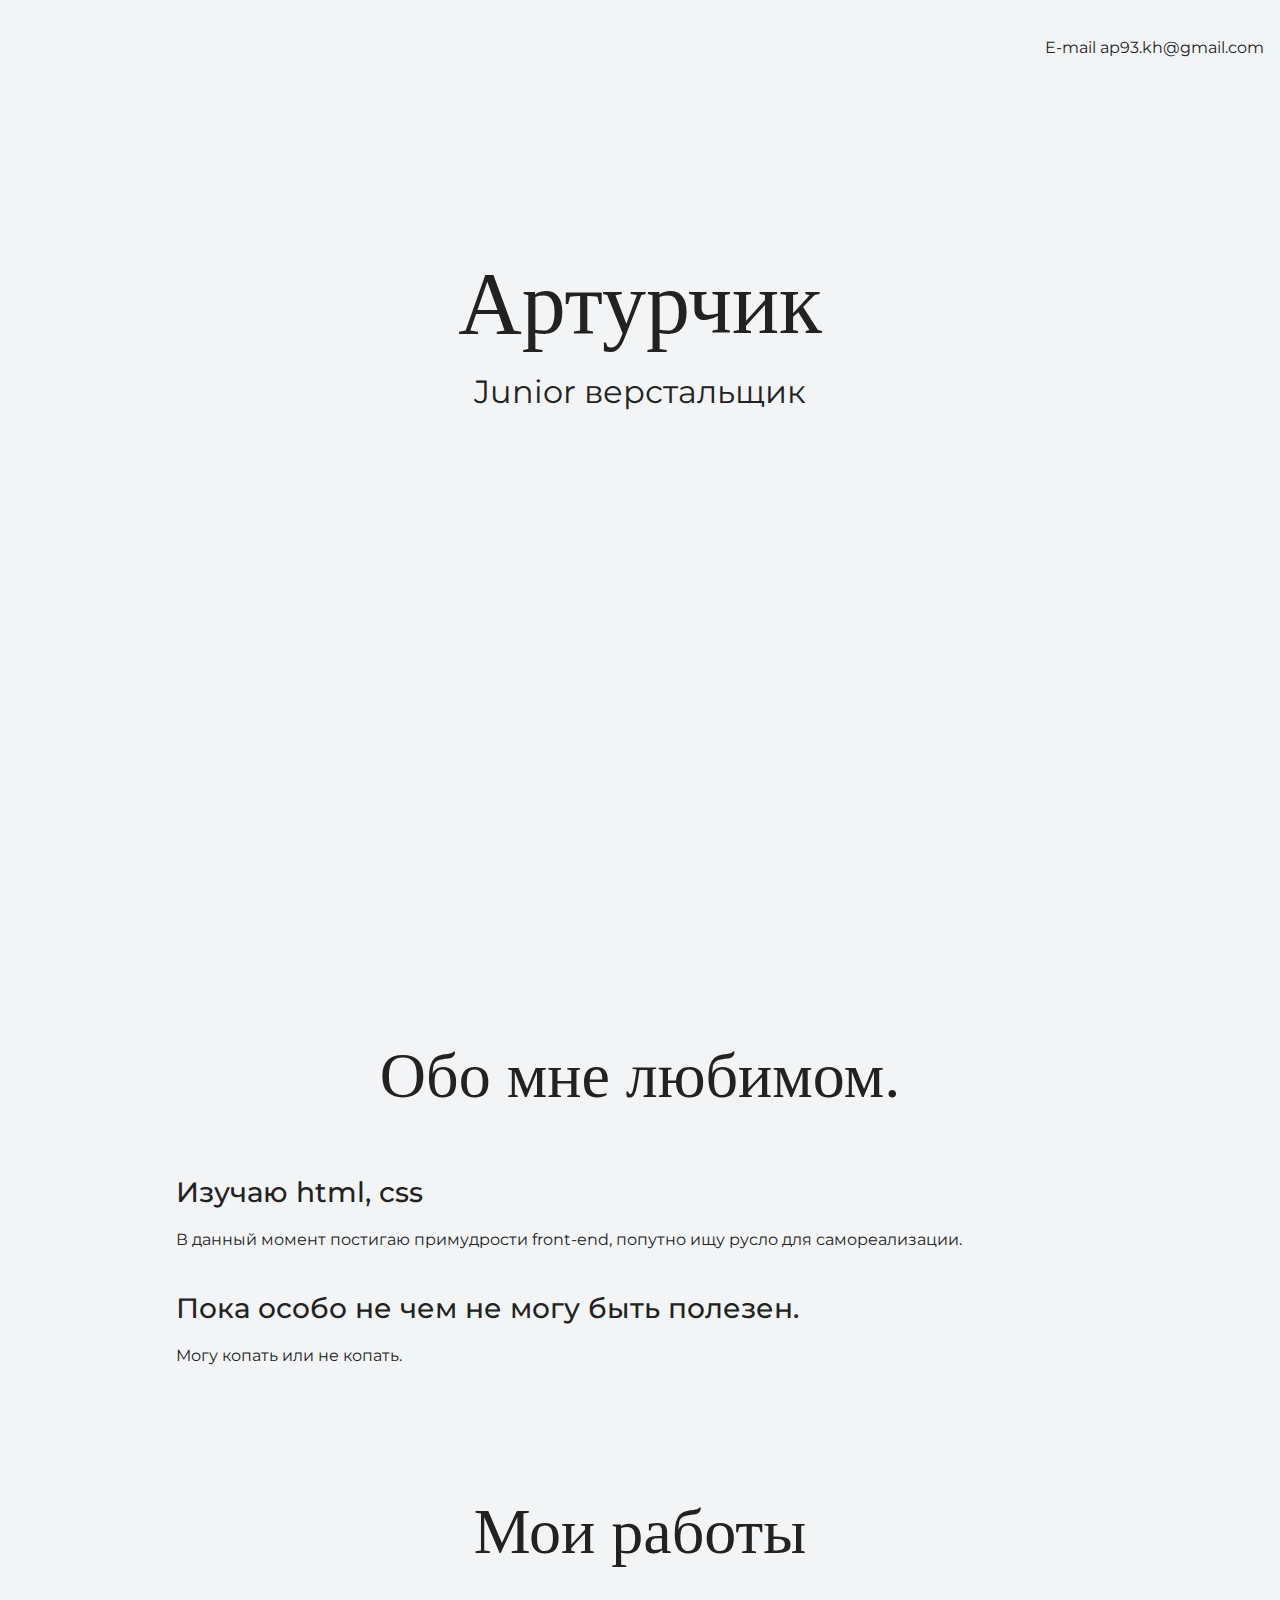
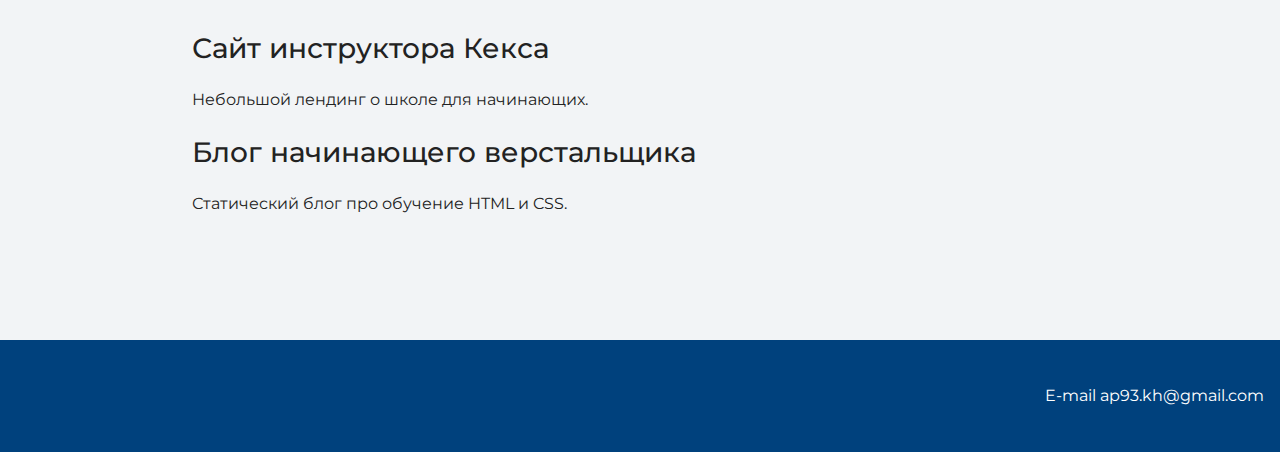
==== index.html @ b63be1c5 "download some site files" ====
<!DOCTYPE html>
<html lang="ru">
  <head>
    <meta charset="UTF-8">
    <link rel="stylesheet" href="style.css">
    <title>Портфолио Junior верстальщика</title>
	<link href="https://fonts.googleapis.com/css?family=Montserrat:400,500,700|Old+Standard+TT&display=swap&subset=cyrillic" rel="stylesheet">
	
  </head>

  <body>
    <header class="page-header">
     <div class="container"> E-mail ap93.kh@gmail.com</div>
    </header>

    <section class="hero-image">
      <div class="container"><h1 class="heading">Артурчик</h1></div>
      <div class="container"><p>Junior верстальщик</p></div>
    </section>

    <section class="intro">
      <div class="container"><h2 class="subheading">Обо мне любимом.</h2>
      <h3>Изучаю html, css</h3>
      <p>В данный момент постигаю примудрости front-end, попутно ищу русло для самореализации.</p>
      <h3>Пока особо не чем не могу быть полезен.</h3>
      <p>Могу копать или не копать.</p></div>
    </section>

    <section class="portfolio">
      <div class="container"><h2 class="subheading">Мои работы</h2>

      <div class="container"><h3>Сайт инструктора Кекса</h3>
      <p>Небольшой лендинг о школе для начинающих.</p>

      <h3>Блог начинающего верстальщика</h3>
      <p>Статический блог про обучение HTML и CSS.</p></div>
    </section>

    <footer class="page-footer">
      <div class="container">E-mail ap93.kh@gmail.com</div>
    </footer>
  </body>
</html>
---- style.css ----
body {
  margin: 0;
  min-width: 960px;
  font-family: "Montserrat", "Helvetica", "Arial", sans-serif;
  font-size: 16px;
  line-height: 32px;
  color: #222222;
  background-color: #f2f4f6;
  background-image: url("img/hero-bg.jpg");
  background-repeat: no-repeat;
  background-position: top center;
}

.container {
  max-width: 928px;
  margin: 0 auto;
  padding: 0 16px;
}

.page-header {
  margin: 0 0 160px;
  padding: 32px 0 32px;
}

.page-header .container,
.page-footer .container {
  max-width: 1408px;
  text-align: right;
}

.page-header a {
  margin-left: 56px;
  color: #288be6;
  text-decoration: none;
  background-repeat: no-repeat;
  background-position: left;
}

.header-email {
  padding-left: 30px;
  background-image: url("img/icon-email-header.svg");
}

.header-phone {
  padding-left: 25px;
  background-image: url("img/icon-phone-header.svg");
}

.hero-image {
  margin-bottom: 620px;
}

.hero-image .container {
  max-width: 1408px;
  text-align: center;
}

.heading {
  margin: 0 0 16px;
  font-family: "Old Standard TT", "Times", "Times New Roman", serif;
  font-size: 88px;
  line-height: 96px;
  font-weight: 400;
}

.hero-image p {
  margin: 0;
  font-size: 32px;
  line-height: 48px;
}

.intro {
  margin: 0 0 120px;
}

.subheading {
  margin: 0 0 56px;
  font-family: "Old Standard TT", "Times", "Times New Roman", serif;
  font-size: 64px;
  line-height: 80px;
  font-weight: 400;
  text-align: center;
}

.user-image {
  margin: 0 0 32px;
  text-align: center;
}

.intro h3,
.portfolio h3 {
  margin: 0 0 12px;
  font-size: 28px;
  line-height: 40px;
  font-weight: 500;
}

.intro p {
  margin: 0 0 32px;
}

.skills-list {
  margin: 0;
  padding: 0;
}

.skills-list dt {
  padding-left: 32px;
  background-repeat: no-repeat;
  background-position: left;
}

.skill-html {
  background-image: url("img/icon-html.svg");
}

.skill-css {
  background-image: url("img/icon-css.svg");
}

.level {
  margin: 4px 0 16px;
  padding: 0;
  height: 14px;
  font-size: 0;
  background-color: #ffffff;
  border: 1px solid #86c3fa;
  border-radius: 8px;
}

.level div {
  margin: 1px;
  height: 12px;
  background-color: #288be6;
  border-radius: 6px;
}

.portfolio {
  margin: 0 0 120px;
}

.projects {
  margin: 0;
  padding: 0;
  list-style: none;
}

.projects li {
  margin: 0 0 80px;
}

.project-image {
  margin: 0 0 24px;
  text-align: center;
}

.projects p {
  margin: 0 0 24px;
}

.button {
  padding: 6px 20px;
  display: inline-block;
  vertical-align: baseline;
  text-decoration: none;
  text-transform: uppercase;
  border-radius: 4px;
  background-color: #288be6;
  color: #ffffff;
}

.page-footer {
  padding: 40px 0;
  background-color: #00417d;
  color: #ffffff;
}

.page-footer a {
  margin-left: 56px;
  color: inherit;
  text-decoration: none;
  background-repeat: no-repeat;
  background-position: left;
}

.footer-email {
  padding-left: 30px;
  background-image: url("img/icon-email-footer.svg");
}

.footer-phone {
  padding-left: 25px;
  background-image: url("img/icon-phone-footer.svg");
}
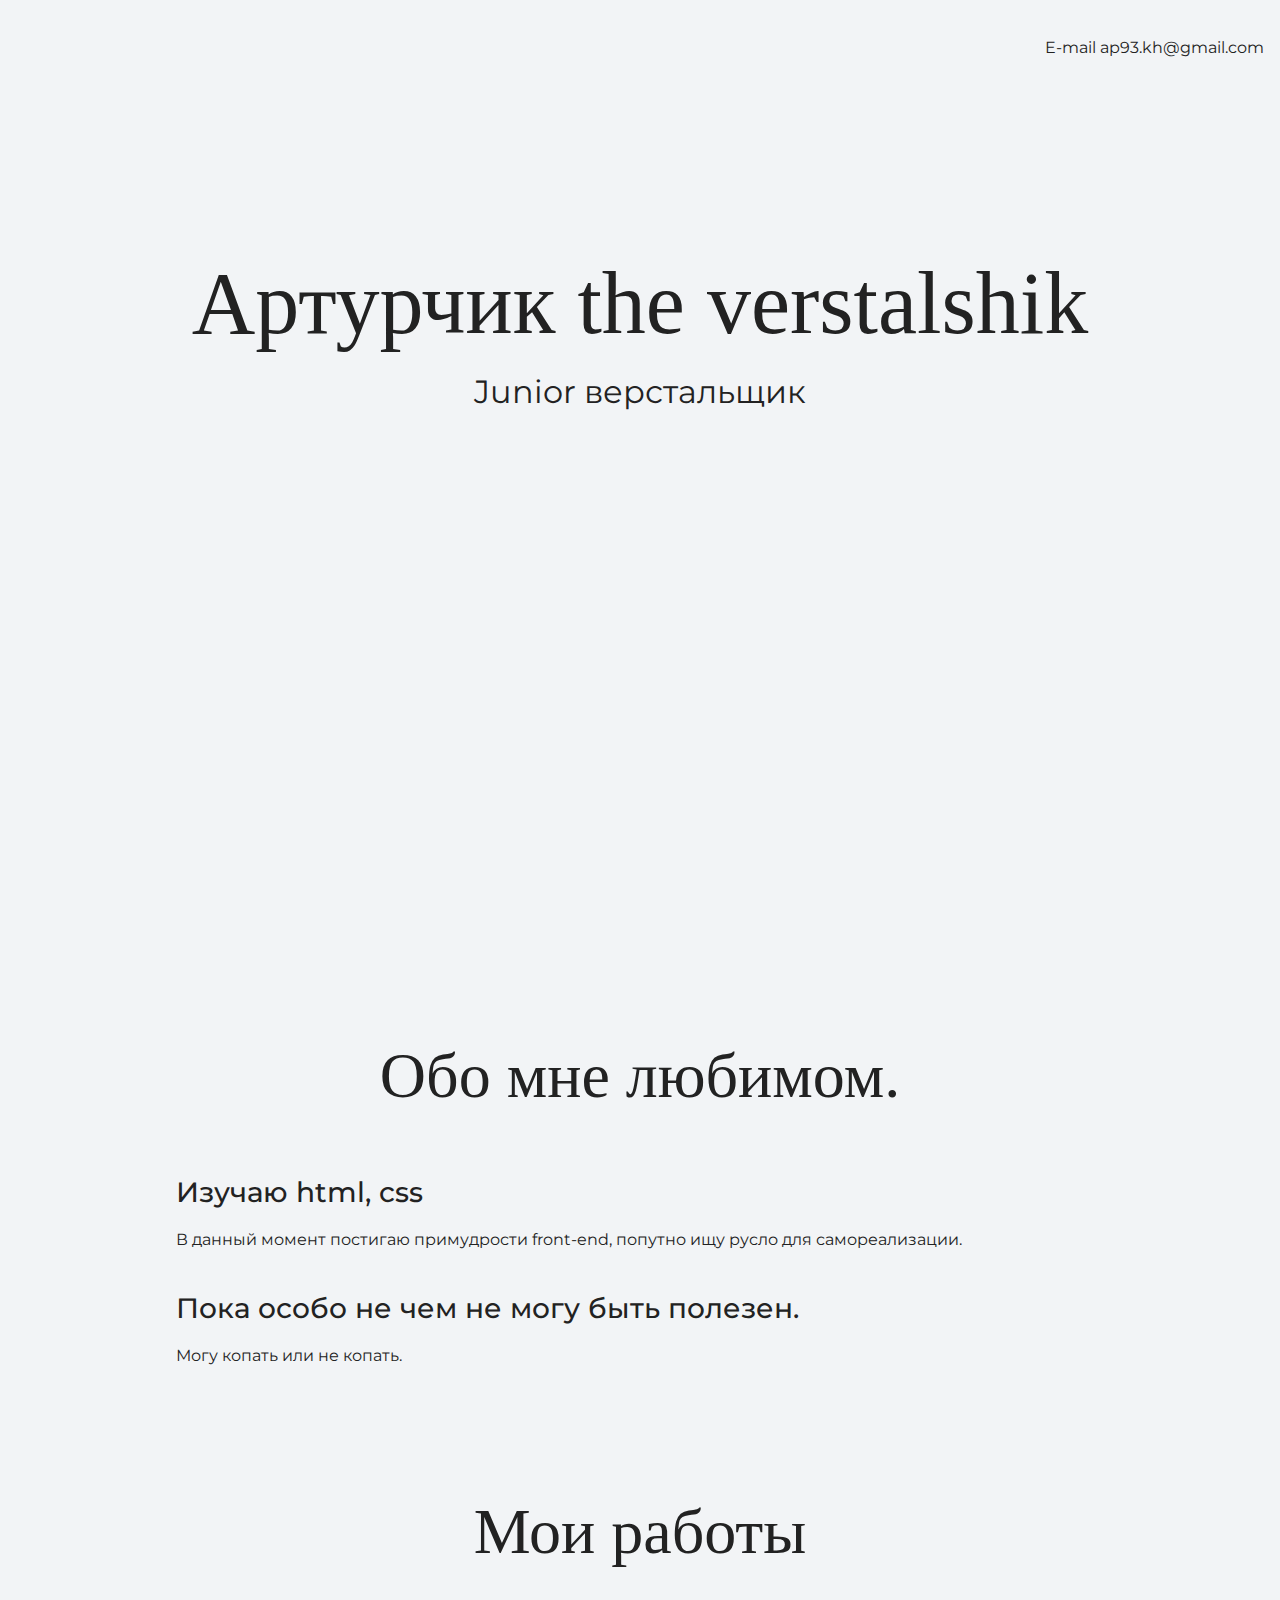
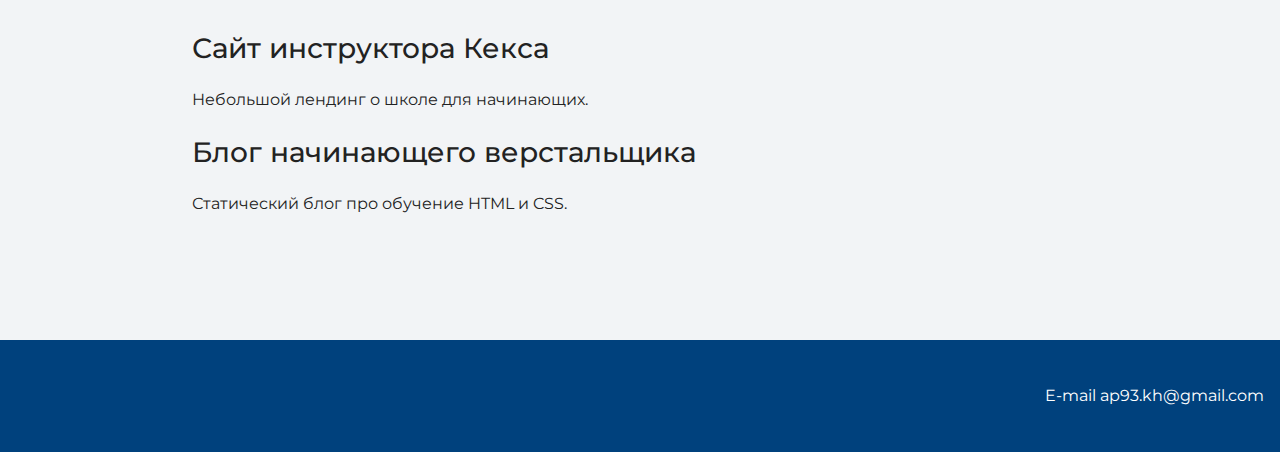
==== commit be506039: "change text at main page" ====
--- a/index.html
+++ b/index.html
@@ -14,7 +14,7 @@
     </header>
 
     <section class="hero-image">
-      <div class="container"><h1 class="heading">Артурчик</h1></div>
+      <div class="container"><h1 class="heading">Артурчик the verstalshik</h1></div>
       <div class="container"><p>Junior верстальщик</p></div>
     </section>
 
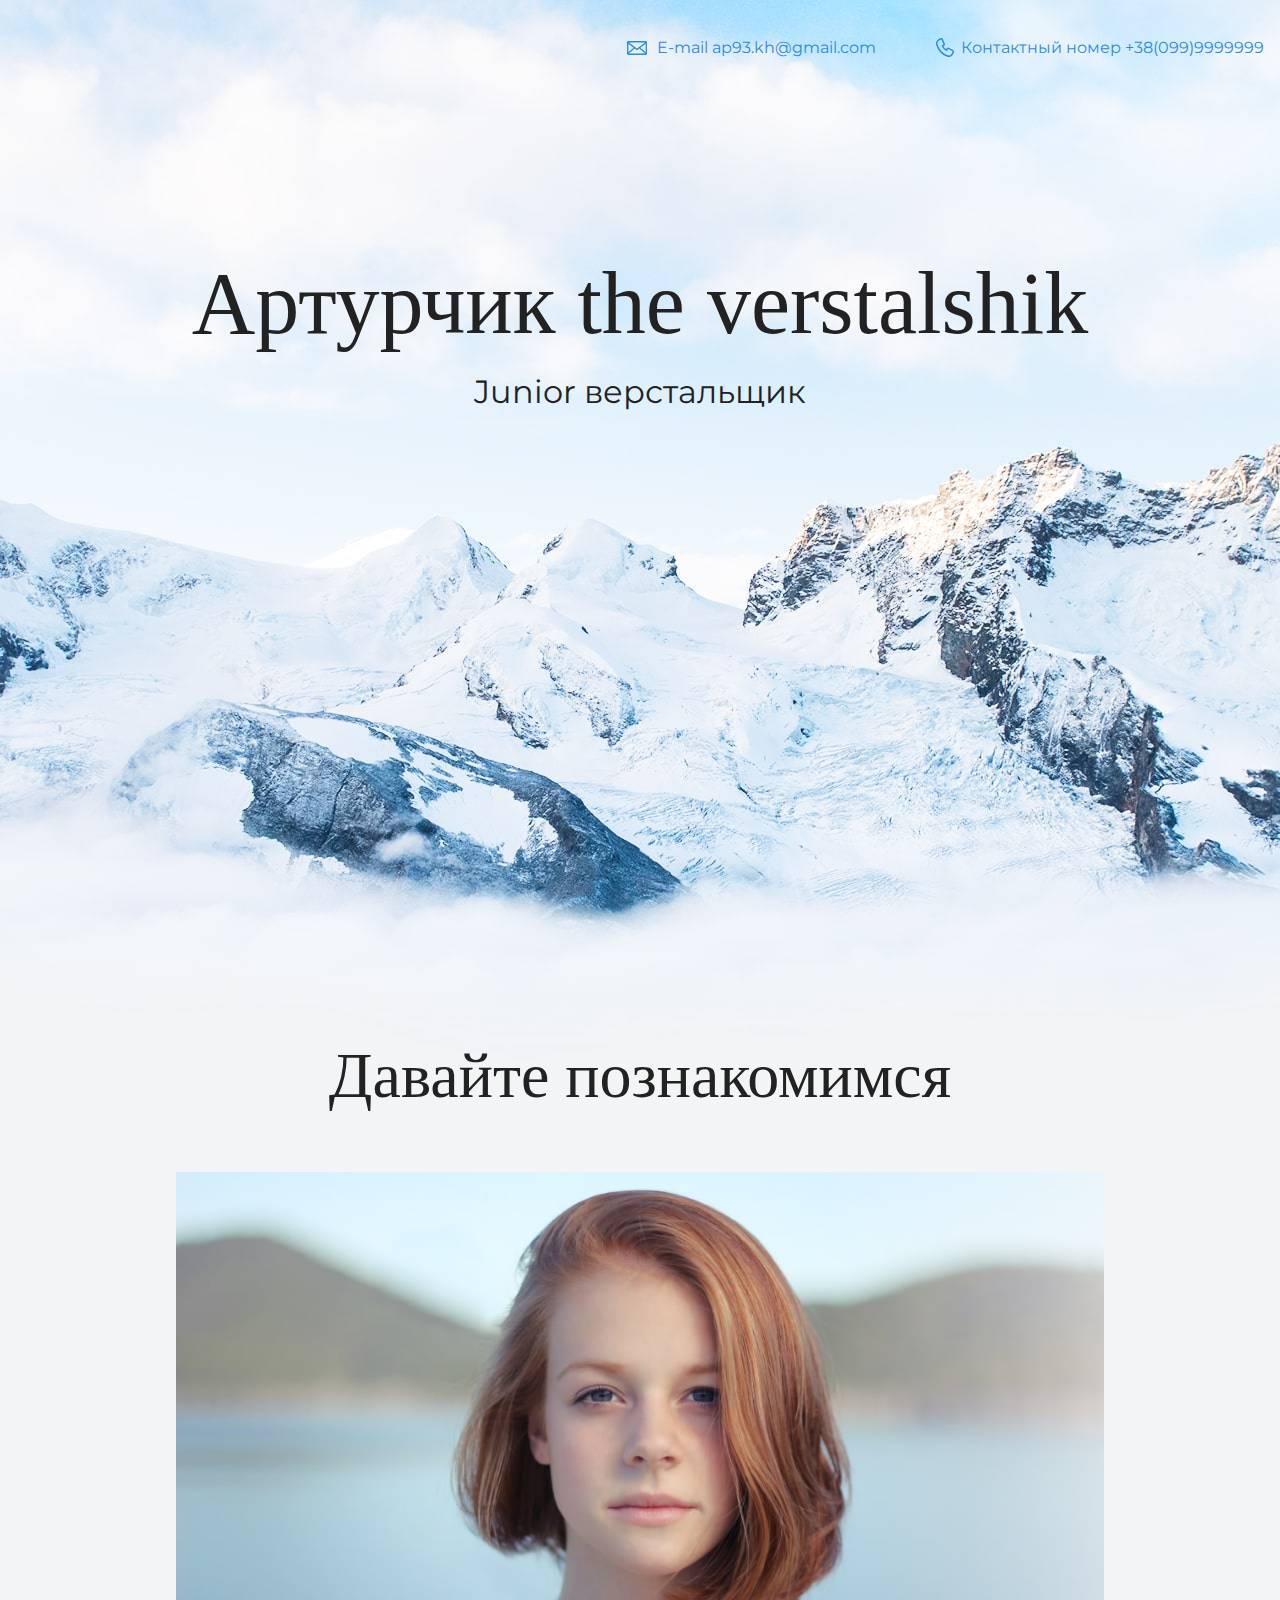
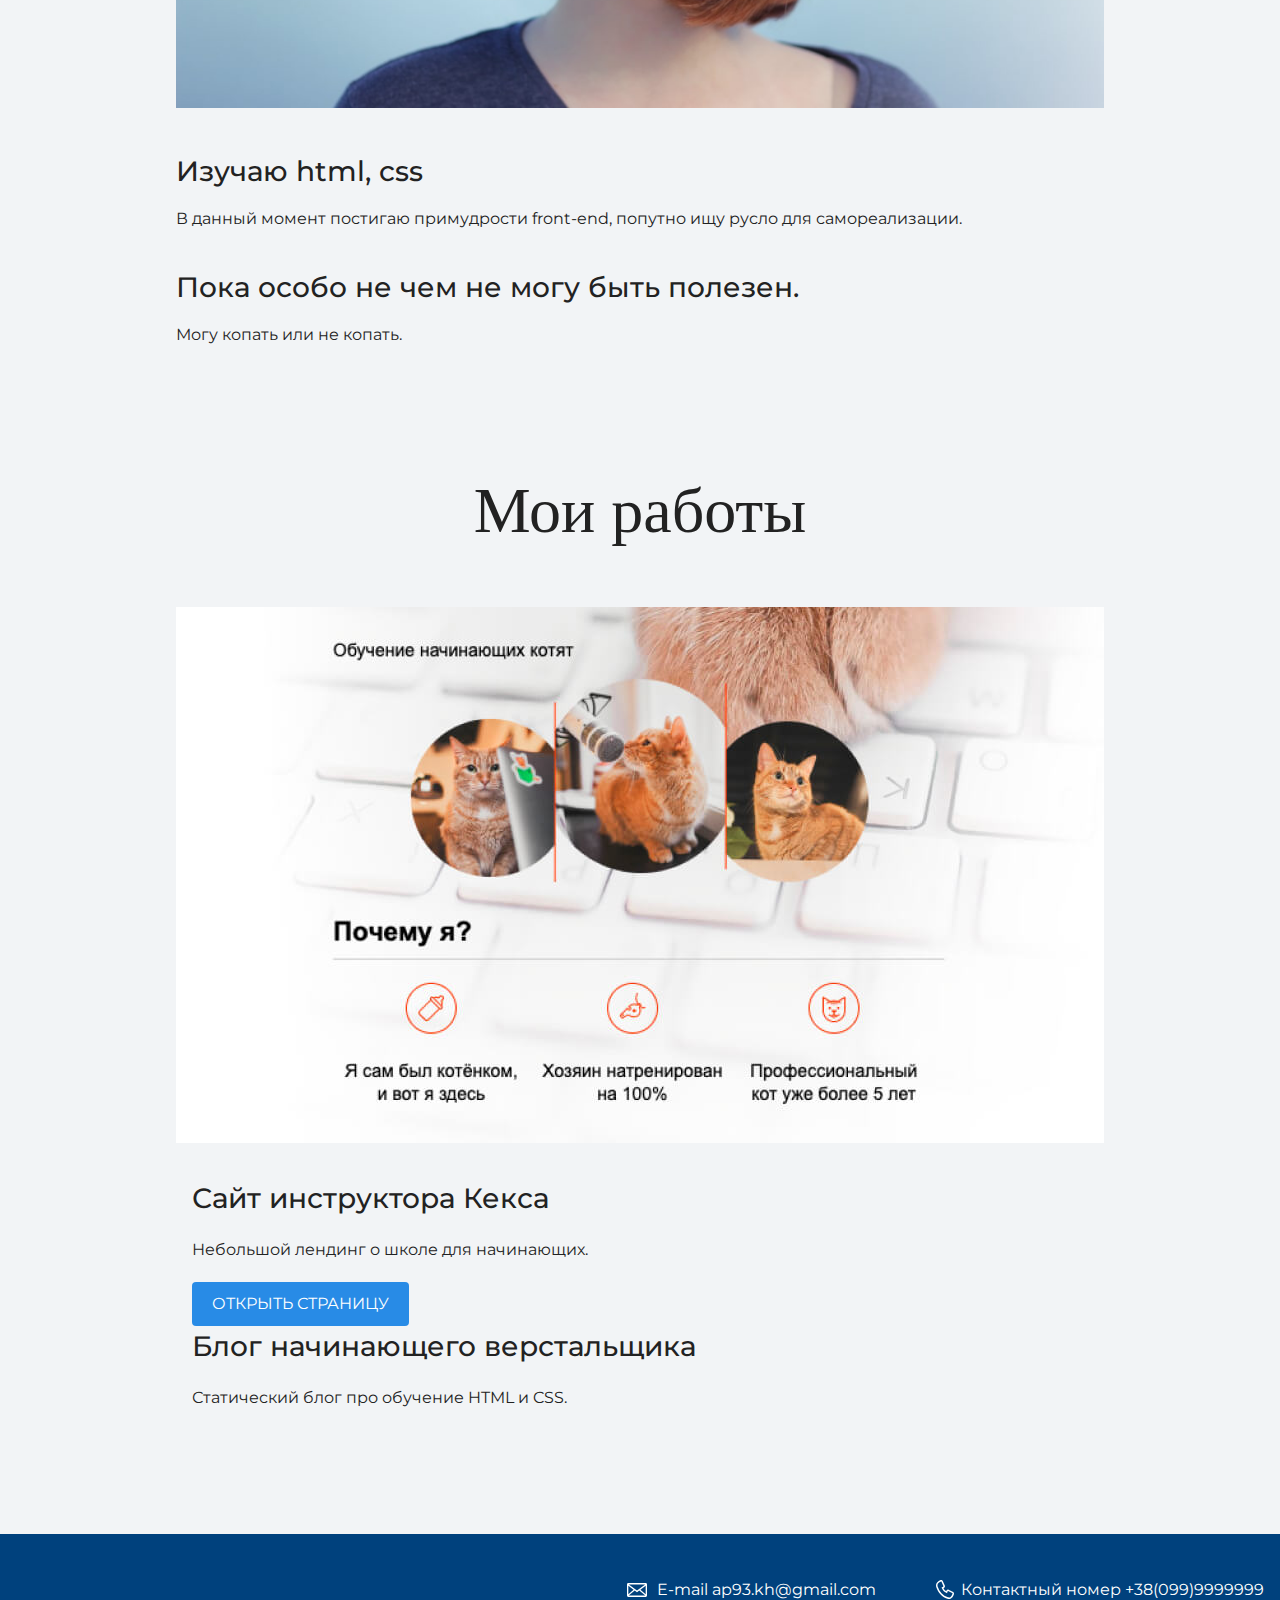
==== commit ec6463c7: "some fix" ====
--- a/index.html
+++ b/index.html
@@ -10,7 +10,10 @@
 
   <body>
     <header class="page-header">
-     <div class="container"> E-mail ap93.kh@gmail.com</div>
+                <div class="container"> 
+	            <a class="header-email" href="mailto:ap93.kh@gmail.com">E-mail ap93.kh@gmail.com</a>
+				<a class="header-phone" href="tel:+380999999999">Контактный номер +38(099)9999999</a>
+				</div>
     </header>
 
     <section class="hero-image">
@@ -19,7 +22,10 @@
     </section>
 
     <section class="intro">
-      <div class="container"><h2 class="subheading">Обо мне любимом.</h2>
+      <div class="container"><h2 class="subheading">Давайте познакомимся</h2>
+	  <figure class="user-image">
+      <img src="files/user.jpg" width="928" height="536" alt="Фотография Неопознанного Енота">
+      </figure>
       <h3>Изучаю html, css</h3>
       <p>В данный момент постигаю примудрости front-end, попутно ищу русло для самореализации.</p>
       <h3>Пока особо не чем не могу быть полезен.</h3>
@@ -28,16 +34,23 @@
 
     <section class="portfolio">
       <div class="container"><h2 class="subheading">Мои работы</h2>
-
+        <figure class="project-image">
+           <img src="files/project.jpg" width="928" height="536" alt="Cайт инструктора Кекса">
+        </figure>
+		
       <div class="container"><h3>Сайт инструктора Кекса</h3>
       <p>Небольшой лендинг о школе для начинающих.</p>
+	  <a class="button" href="source/project/index.html">Открыть страницу</a>
 
       <h3>Блог начинающего верстальщика</h3>
       <p>Статический блог про обучение HTML и CSS.</p></div>
     </section>
 
     <footer class="page-footer">
-      <div class="container">E-mail ap93.kh@gmail.com</div>
+      <div class="container">
+	  <a class="footer-email" href="mailto:ap93.kh@gmail.com">E-mail ap93.kh@gmail.com</a>
+	  <a class="footer-phone" href="tel:+380999999999">Контактный номер +38(099)9999999</a>
+	  </div>
     </footer>
   </body>
 </html>